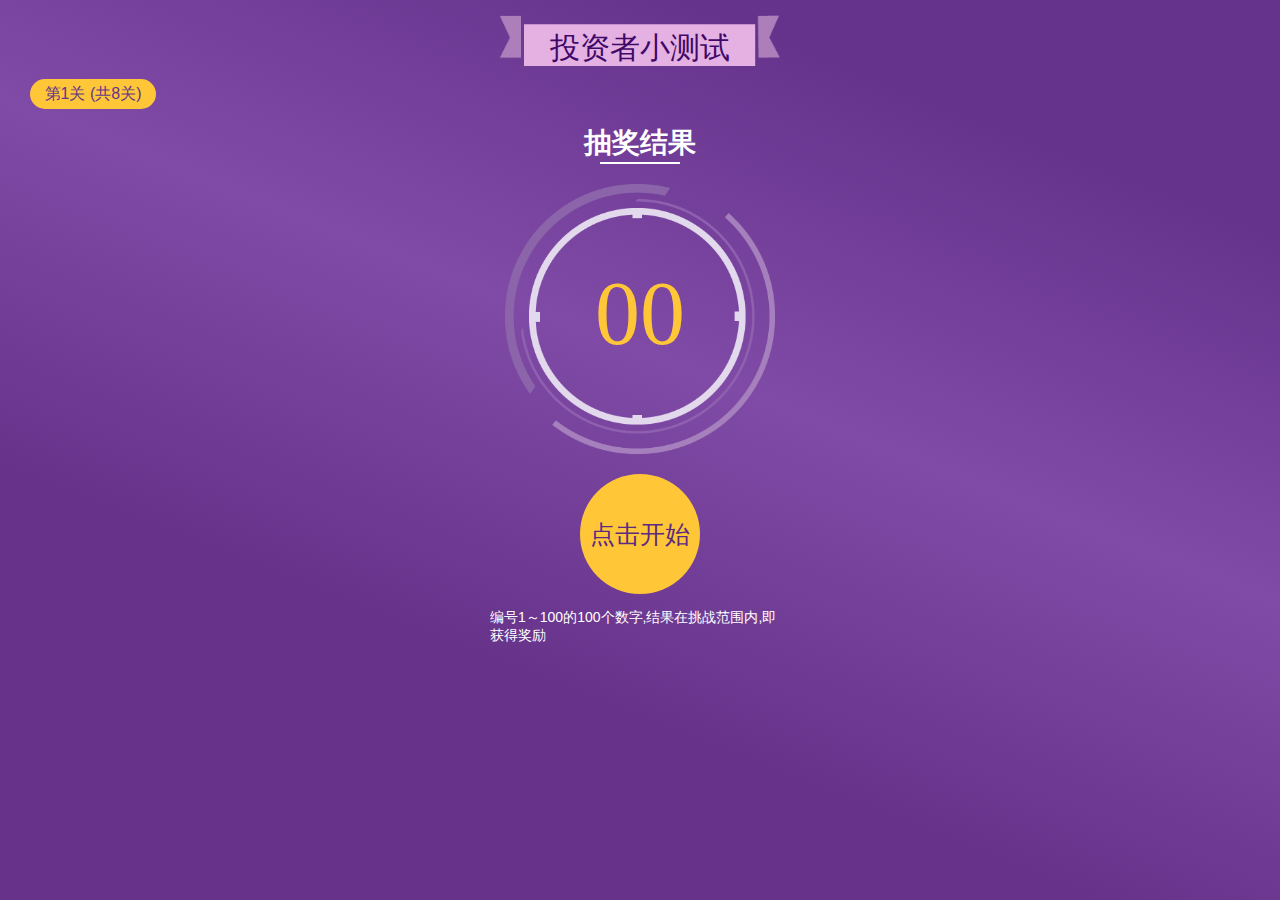
==== draw.html @ e766337c "小游戏" ====
<!DOCTYPE html>
<html>
<head>
  <meta charset="UTF-8">
  <meta name="viewport" content="width=device-width, initial-scale=1.0">
  <meta http-equiv="X-UA-Compatible" content="ie=edge">
  <title>抽奖</title>
  <link rel="stylesheet" href="./css/draw.css">
  <link rel="stylesheet" href="./css/reset.min.css">
</head>
<body>
  <div class="wrapper">
    <div class="title">
      <img src="./img/toubj.png" alt="">
      <span>投资者小测试</span>
    </div>
    <div class="drawbox">
      <div class="passbox">
        <div class="pass">
          第<span class="checkpoints">1</span>关 (共8关)
        </div>
      </div>
      <div class="contextBox">
        <h1 style="color:#fff">抽奖结果</h1>
        <div class="wire"></div>
        <div class="Result">
          <span class="ResultNum">00</span>
        </div>
        <div class="contextBox-img">
          <img src="./img/yuanbj.png" alt="">
        </div>
        <div class="Button">
          <input type='button' class="btn" value='点击开始' />
        </div>
      </div>
    </div>

    <div class="bg_color" id="bg_filter">
      <div class="gain" id="gain">
       <div class="gain-item">
        <img class="imges" src="./img/bj.png" alt="">
        <div class="gainbox">恭喜您，累积获得 <span id="total">0</span> 积分</div>
        <div class="text-box">
          <div>进入下一关，抽出的数字<span class="less-than">小于</span><span class="money"></span>,奖金数将增加至<span
              id="addMoney"></span>积分</div>
          <div class="div2">若抽出的数字<span class="less-than">大于</span><span id="smallMoney"></span>,将结束游戏</div>
          <div class="div3">结束游戏: 提现钱袋里已有的钱</div>
          <div class="div4">继续游戏，冲击更高的奖励</div>
        </div>
        <div class="btnbox">
          <p>请问您是否选择进入下一关？</p>
          <button id="cancel">否</button>
          <button id="confirm">是</button>
        </div>
       </div>
      </div>
    </div>

    <div class="minus"></div>

    <div class="nothing-wrap" id="nothing">
      <div class="nothing-main">
        <div class="nothingbox">
          您抽中了：
          <span class="lastPrice">0</span>
          ,很遗憾, 未中奖!
        </div>
        <button class="gameOver">退出</button>
      </div>
    </div>
  </div>
  <div class="describe">编号1～100的100个数字,结果在挑战范围内,即获得奖励</div>
  <script src="./js/draw.js"></script>
</body>

</html>
---- css/draw.css ----
body {
    width: 100%;
    /* background: url(../img/beij.png) no-repeat; */
    /* background-color: #5c2b81; */
     background-image: -webkit-gradient(linear, 60% 3%, 40% 75%,
     from(#65328c),
        to(#67328a),
        color-stop(0.5,#804ba6));
       
        /* background-image: radial-gradient(#bd6bfc, #5c2b81); */
        /* background-image: radial-gradient(circle at 4% 90%, #af76db 10%, #5c2b81 80%); */
    background-size: 100% 100%;
    height:100vh;
    overflow-y: hidden;
    overflow-x: hidden;

  }
 


  
  .title {
    width: 354px;
    position: relative;  
    padding-bottom: 5px;
    padding-top: 15px;
    margin: 0 auto;
  }

  .title  img{
    width: 280px;
    display:block;
    margin: 0 auto;
  }

  .title span{
    position: absolute;
    top: 22px;
    left: 87px;
    font-size: 30px;
    color: #3f0869;
    font-weight: 500;
    line-height: 51px;
    
  }
  
  h1 {
    font-size: 25px;
    text-align: center;
  }
  
  .contextBox{
    margin-top: 15px;
    position: relative;

  }
  .Result {
    margin: 0 auto;
    text-align: center;
    margin-top: 40px;
    background-color:rgba(139, 139, 49, 0);
   
}
 
.contextBox-img img{
position: absolute;
top: 60px;
left: 0;
right: 0;
  width: 270px;
  display: block;
  margin: 0 auto;
}
  
  .ResultNum {
    text-align: center;
    font-size: 90px;
    font-family: Verdanal;
    line-height: 220px;
    color: #ffc738;
  }
  
  .Button {
    padding-top: 50px;
    margin: 0 auto;
    width: 120px;
  
  }
.describe{
  width: 300px;
  margin: 0 auto;
  font-size: 14px;
  color: #fff;
  margin-top: 15px;
}


  .btn {
    width: 120px;
    height: 120px;
    border-radius: 150px;
    margin: 0 auto;
    font-size: 25px;
    background-color:#ffc738;
    color: #5c2b81;
    border: 0;
  }
  
  .btn:active {
    background-color: #e9dbf3;
  }
  
  .gain {
    position: relative;
    width: 420px;
    height: 440px;
    /* position: fixed; */
    top: 120px;
    left: 0;
    right: 0;
    bottom: 0;
    margin: auto;
    width: 300px;
  
  }
  
  .gain-item{
    width: 100%;
    height: 440px;
    margin: 0 auto;
    background-color:rgba(255, 255, 255, 0.979);
  }
  
  .gain .gainbox {
    font-size: 20px;
    padding: 90px 0 10px;
    text-align: center;
  }
  
  .gain p {
    font-size: 18px;
  }
  
  .gain .imges {
    width: 200px;
    position: absolute;
    top: -63px;
    left: 45px;
    right: 0;
  }
  
  .btnbox {
    width: 300px;
    text-align: center;
  }
  .btnbox p{
    font-size: 15px;
    background-color: #fde50b60;
    width: 70%;
    margin: 0 auto;
    margin-top: 10px;
    border-radius: 10px;
    margin-bottom: 20px;
  }
  
  .btnbox button {
    width: 100px;
    height: 30px;
    background-color: #fff9eb;
    margin-right: 10px;
    border-radius: 50px;
    transition: background .2s;
  }
  
  .btnbox button:active {
    background: #d6d6d4;
  }
  


  .contextBox .wire{
    width: 80px;
    height: 2px;
    background-color: #fff;
    margin: 0 auto;
  }

  .contextBox h1{
    font-size: 28px;
    
  }

  #confirm{
    background-color:#65328c;
    color: #fff;
    font-size: 16px;
    border: 0;
   
  }
  #cancel{
    background-color: #fff;
    color: #65328c;
    font-size: 16px;
    border: 0;
    border: 1px solid #65328c;
  }
  #total {
    color: red;
    font-size: 22px;
  }
  .minus{
    display: none;
    position: fixed;
    left: 0;
    top: 0;
    width: 100%;
    height: 100%;
    background-color: rgba(0, 0, 0, 0.836);
  }
  
  /* 未中奖 */
  .nothing-wrap {
    display: none;
    position: fixed;
    left: 0;
    top: 0;
    width: 100%;
    height: 100%;
    background-color: rgba(0, 0, 0, 0.836);
  }
  
  .nothing-main {
    position: absolute;
    top: 0;
    left: 0;
    right: 0;
    bottom: 0;
    margin: auto;
    width: 300px;
    height: 200px;
    border: 1px solid #33684a;
    border-radius: 5px;
    text-align: center;
    overflow: hidden;
    z-index: 999;
  }
  
  .nothingbox {
    height: 155px;
    line-height: 155px;
    color: rgb(36, 12, 12);
    background-color: #fff;
    font-size: 18px;
  }
  
  .gameOver {
    width: 100%;
    height: 45px;
    line-height: 45px;
    background: #65328c;
    color: #fff;
    font-size: 15px;
  }
  
  .bg_color {
    display: none;
    position: fixed;
    left: 0;
    top: 0;
    width: 100%;
    height: 100%;
    background: #000000d0;
    top: 0;
    /* z-index: 9; */
  }
  
  .text-box {
    width: 80%;
    margin: 0 auto;
    padding: 0 15px;
    font-size: 15px;
    /* background: #fbc8df; */
    border: 1px solid #65328c;
    border-radius: 20px;
    color: #000;
  }
  
  .text-box div{
  /* line-height: 25px; */
  padding-bottom: 10px;
  }
  .bg_defeated {
    width: 100%;
    height: 100%;
    background: #000000d0 !important;
    position: fixed !important;
    top: 0;
    z-index: 99;
    display: none;
  }

  .text-box .less-than{
    color: red;
    font-size: 17px;
  }
  .text-box .money{
    color: red;
    font-size: 17px;
  }
  .text-box #addMoney{
    color: red;
    font-size: 17px;
  }
  .text-box #smallMoney{
    color: red;
    font-size: 17px;
  }
  
  .passbox {
    margin-left: 30px;
    margin-top: 8px;
    font-size: 16px;
    font-weight: 500;
    width: 126px;
    height: 30px;
    background-color: #ffc738;
    text-align: center;
    color: #65358a;
    line-height: 30px;
    border-radius: 50px
  }



  .wrapper img{
    /* width: 47%;
    height: 100%;
    margin: 0 auto;
    display: block; */

  }
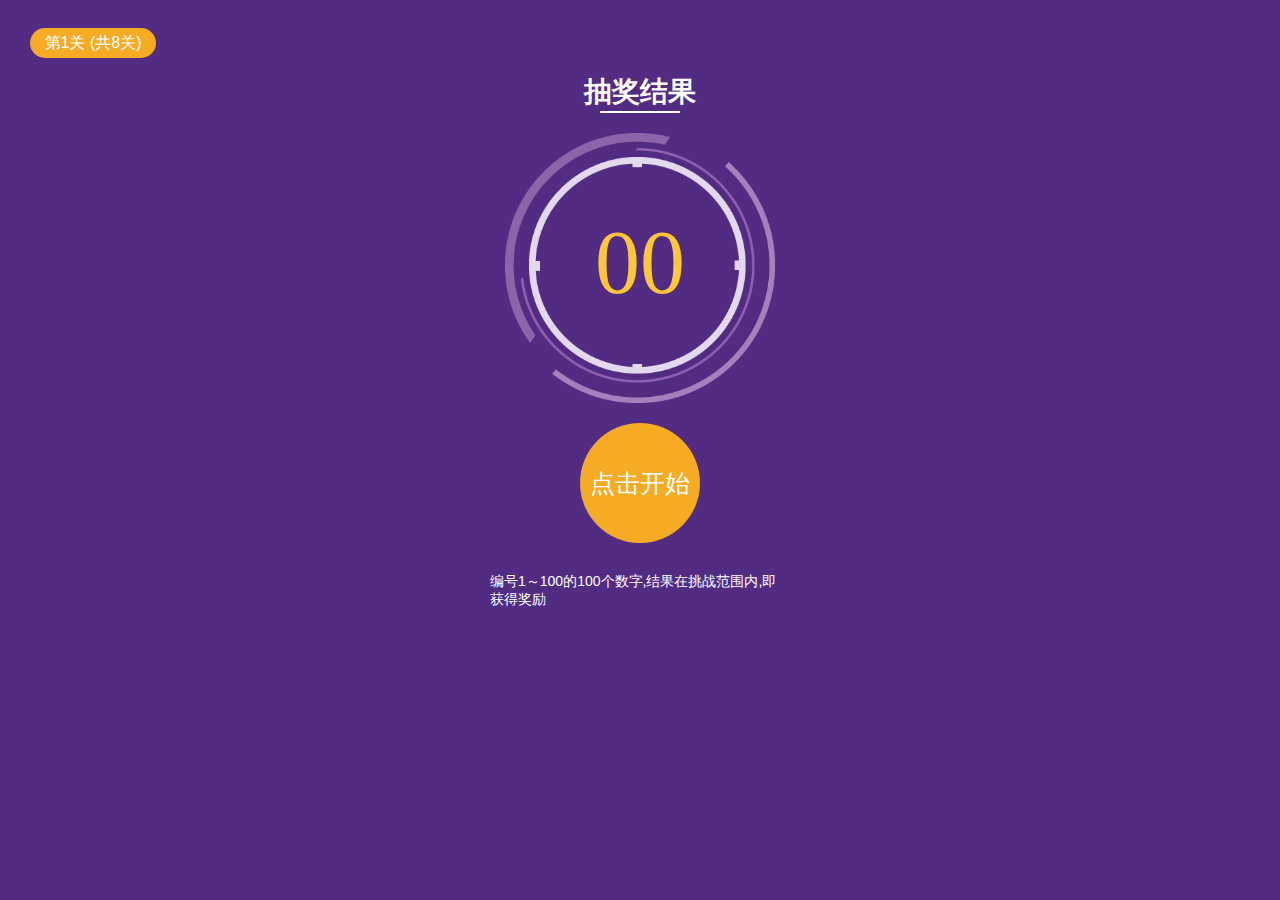
==== commit 0cb03614: "小游戏" ====
--- a/draw.html
+++ b/draw.html
@@ -7,12 +7,13 @@
   <title>抽奖</title>
   <link rel="stylesheet" href="./css/draw.css">
   <link rel="stylesheet" href="./css/reset.min.css">
+  <link rel="stylesheet" href="./css/over.css">
 </head>
 <body>
   <div class="wrapper">
     <div class="title">
-      <img src="./img/toubj.png" alt="">
-      <span>投资者小测试</span>
+      <!-- <img src="./img/toubj.png" alt=""> -->
+      <!-- <span>投资者小测试</span> -->
     </div>
     <div class="drawbox">
       <div class="passbox">
@@ -68,9 +69,28 @@
         <button class="gameOver">退出</button>
       </div>
     </div>
+    <div class="describe">编号1～100的100个数字,结果在挑战范围内,即获得奖励</div>
   </div>
-  <div class="describe">编号1～100的100个数字,结果在挑战范围内,即获得奖励</div>
+ 
+
+  <div class="contextbox">
+    <!-- <div class="contextbox-title">恭喜您中奖啦!</div> -->
+    <div class="shade"></div>
+    <div class="boxmonry">恭喜您一共获得 <span id="money"></span>元</div>
+      <div class="againPlay">再玩一次</div>
+  </div>
   <script src="./js/draw.js"></script>
+  <script src="./js/jquery-1.11.0.min.js"></script>
+  <script>
+  (function (doc) {
+    let money = doc.querySelector('#money'),
+      price = sessionStorage.getItem('resultTotalPrice');
+    money.innerHTML = price;
+    $('.againPlay').click(function(){
+      window.location.reload();
+    })
+  }(document));
+  </script>
 </body>
 
 </html>--- a/css/draw.css
+++ b/css/draw.css
@@ -3,22 +3,29 @@
     width: 100%;
     /* background: url(../img/beij.png) no-repeat; */
     /* background-color: #5c2b81; */
-     background-image: -webkit-gradient(linear, 60% 3%, 40% 75%,
-     from(#65328c),
-        to(#67328a),
-        color-stop(0.5,#804ba6));
-       
+   
         /* background-image: radial-gradient(#bd6bfc, #5c2b81); */
         /* background-image: radial-gradient(circle at 4% 90%, #af76db 10%, #5c2b81 80%); */
-    background-size: 100% 100%;
+    /* background-size: 100% 100%;
     height:100vh;
     overflow-y: hidden;
-    overflow-x: hidden;
+    overflow-x: hidden; */
 
   }
  
 
-
+.wrapper{
+  width: 100%;
+  height: 100vh;
+ /* background-image: -webkit-gradient(linear, 60% 3%, 40% 75%,
+  from(#65328c),
+     to(#67328a),
+     color-stop(0.5,#804ba6));
+      */
+background-color: #522b83;
+
+
+}
   
   .title {
     width: 354px;
@@ -92,7 +99,7 @@
   margin: 0 auto;
   font-size: 14px;
   color: #fff;
-  margin-top: 15px;
+  margin-top: 30px;
 }
 
 
@@ -102,8 +109,8 @@
     border-radius: 150px;
     margin: 0 auto;
     font-size: 25px;
-    background-color:#ffc738;
-    color: #5c2b81;
+    background-color:#f5ab24;
+    color: #ffffff;
     border: 0;
   }
   
@@ -122,9 +129,8 @@
     bottom: 0;
     margin: auto;
     width: 300px;
-  
-  }
-  
+  }
+
   .gain-item{
     width: 100%;
     height: 440px;
@@ -324,19 +330,9 @@
     font-weight: 500;
     width: 126px;
     height: 30px;
-    background-color: #ffc738;
-    text-align: center;
-    color: #65358a;
+    background-color: #f5ab24;
+    text-align: center;
+    color: #ffffff;
     line-height: 30px;
     border-radius: 50px
   }
-
-
-
-  .wrapper img{
-    /* width: 47%;
-    height: 100%;
-    margin: 0 auto;
-    display: block; */
-
-  }--- a/css/over.css
+++ b/css/over.css
@@ -0,0 +1,56 @@
+
+.contextbox{
+    position: fixed;
+    width: 100%;
+    background: url(../img/overbj.png) no-repeat;
+     background-size: 100% 100%;
+     height: 100vh;
+     overflow: hidden;
+}
+.boxmonry{
+    width: 80%;
+    height: 100px;
+    margin: 0 auto;
+    position: absolute;
+    left: 0;
+    right: 0;
+    background-color: rgba(255,190,0,1);
+    margin-top: 220px;
+    text-align: center;
+    line-height: 100px;
+    color: #fff;
+    font-size: 25px;
+    box-shadow: 0px 6px 10px dimgrey;
+    z-index: 2;
+}
+.boxmonry span{
+    color: red;
+}
+#money{
+    color: red !important;
+    font-size: 30px;
+}
+.shade{
+    width: 100%;
+    height: 100%;
+    position: fixed;
+    z-index: 1;
+    background: rgba(7, 7, 7, 0.4) !important;
+    opacity: 1;
+}
+
+.againPlay{
+    width: 200px;
+    height: 50px;
+    margin: 0 auto;
+    position: absolute;
+    bottom: 200px;
+    right: 0;
+    left: 0;
+    z-index: 2;
+    background-color: #6a3ba6;
+    text-align: center;
+    line-height: 50px;
+    color: #fff;
+    font-size: 18px;
+  }